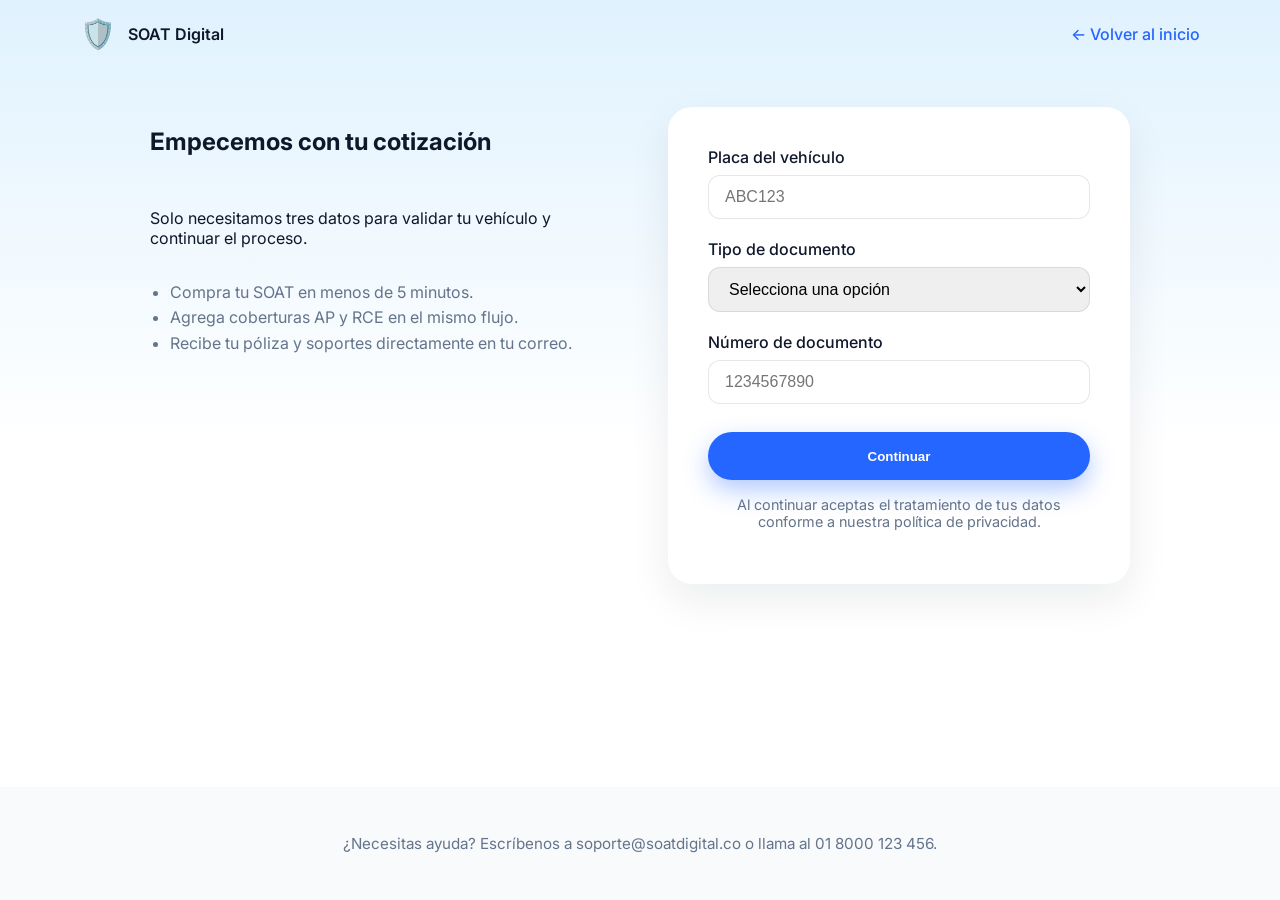
==== front/cotizador.html @ f0845478 "Split landing and intake pages for SOAT frontend" ====
<!DOCTYPE html>
<html lang="es">
  <head>
    <meta charset="UTF-8" />
    <meta name="viewport" content="width=device-width, initial-scale=1.0" />
    <title>SOAT Digital | Datos para cotizar</title>
    <link rel="stylesheet" href="styles.css" />
    <link rel="preconnect" href="https://fonts.googleapis.com" />
    <link rel="preconnect" href="https://fonts.gstatic.com" crossorigin />
    <link
      href="https://fonts.googleapis.com/css2?family=Inter:wght@300;400;500;600;700&display=swap"
      rel="stylesheet"
    />
  </head>
  <body class="form">
    <header class="navbar navbar--compact">
      <div class="navbar__brand">
        <span class="navbar__icon">🛡️</span>
        <span class="navbar__title">SOAT Digital</span>
      </div>
      <a class="navbar__back" href="index.html">← Volver al inicio</a>
    </header>

    <main class="form__layout">
      <section class="form__intro">
        <h1>Empecemos con tu cotización</h1>
        <p>Solo necesitamos tres datos para validar tu vehículo y continuar el proceso.</p>
        <ul>
          <li>Compra tu SOAT en menos de 5 minutos.</li>
          <li>Agrega coberturas AP y RCE en el mismo flujo.</li>
          <li>Recibe tu póliza y soportes directamente en tu correo.</li>
        </ul>
      </section>

      <section class="form__card">
        <form id="cotizacion-form" class="form__grid">
          <label class="input">
            <span>Placa del vehículo</span>
            <input type="text" name="placa" placeholder="ABC123" required maxlength="6" />
          </label>
          <label class="input">
            <span>Tipo de documento</span>
            <select name="documentType" required>
              <option value="">Selecciona una opción</option>
              <option value="cc">Cédula de ciudadanía</option>
              <option value="ce">Cédula de extranjería</option>
              <option value="nit">NIT</option>
              <option value="ti">Tarjeta de identidad</option>
            </select>
          </label>
          <label class="input">
            <span>Número de documento</span>
            <input type="text" name="documentNumber" placeholder="1234567890" required />
          </label>
          <button class="button button--primary" type="submit">Continuar</button>
        </form>
        <p class="form__disclaimer">
          Al continuar aceptas el tratamiento de tus datos conforme a nuestra política de privacidad.
        </p>
      </section>
    </main>

    <footer class="footer footer--muted">
      <p>¿Necesitas ayuda? Escríbenos a soporte@soatdigital.co o llama al 01 8000 123 456.</p>
    </footer>

    <script src="app.js"></script>
  </body>
</html>
---- front/styles.css ----
:root {
  color-scheme: light;
  font-family: 'Inter', system-ui, -apple-system, BlinkMacSystemFont, 'Segoe UI', sans-serif;
  --color-primary: #2466ff;
  --color-secondary: #0f172a;
  --color-muted: #64748b;
  --color-background: #f1f5f9;
  --color-surface: #ffffff;
  --shadow-soft: 0 16px 40px rgba(15, 23, 42, 0.08);
  --radius-large: 24px;
  --radius-medium: 16px;
  --radius-small: 12px;
}

* {
  box-sizing: border-box;
}

body {
  margin: 0;
  background: linear-gradient(180deg, #eff6ff 0%, #fff 40%, #fff 100%);
  color: var(--color-secondary);
  min-height: 100vh;
  display: flex;
  flex-direction: column;
}

a {
  color: inherit;
  text-decoration: none;
}

a:hover {
  text-decoration: underline;
}

.navbar {
  width: min(1200px, 100%);
  margin: 0 auto;
  padding: 24px clamp(16px, 4vw, 40px);
  display: flex;
  align-items: center;
  justify-content: space-between;
  position: sticky;
  top: 0;
  z-index: 10;
  background: transparent;
}

.navbar--compact {
  position: static;
  padding-block: 16px;
}

.navbar__brand {
  display: flex;
  align-items: center;
  gap: 12px;
  font-weight: 600;
}

.navbar__icon {
  font-size: 1.8rem;
}

.navbar__links {
  display: flex;
  align-items: center;
  gap: clamp(16px, 3vw, 24px);
  font-weight: 500;
}

.navbar__links a {
  color: var(--color-secondary);
}

.navbar__back {
  color: var(--color-primary);
  font-weight: 500;
}

.button {
  border-radius: 999px;
  padding: 10px 20px;
  border: 1px solid transparent;
  font-weight: 600;
  display: inline-flex;
  align-items: center;
  justify-content: center;
  transition: transform 0.2s ease, box-shadow 0.2s ease, background-color 0.2s ease;
}

.button--primary,
.button.button--primary {
  background: var(--color-primary);
  color: #fff;
  box-shadow: 0 10px 24px rgba(36, 102, 255, 0.35);
}

.button--primary:hover {
  transform: translateY(-1px);
}

.button--ghost {
  background: transparent;
  border-color: rgba(36, 102, 255, 0.2);
  color: var(--color-primary);
}

.button--light {
  background: #fff;
  color: var(--color-primary);
  border: 1px solid rgba(255, 255, 255, 0.4);
  box-shadow: var(--shadow-soft);
}

main {
  width: min(1200px, 100%);
  margin: 0 auto;
  padding: 24px clamp(16px, 4vw, 40px) 64px;
  flex: 1;
  display: flex;
  flex-direction: column;
  gap: 96px;
}

.hero {
  display: grid;
  grid-template-columns: repeat(auto-fit, minmax(280px, 1fr));
  gap: clamp(24px, 5vw, 48px);
  align-items: center;
}

.hero__content h1 {
  font-size: clamp(2.2rem, 5vw, 3.4rem);
  margin-bottom: 16px;
}

.hero__description {
  color: var(--color-muted);
  font-size: 1.05rem;
  margin-bottom: 24px;
  max-width: 520px;
}

.hero__tag {
  background: rgba(36, 102, 255, 0.1);
  color: var(--color-primary);
  display: inline-flex;
  align-items: center;
  gap: 8px;
  padding: 6px 16px;
  border-radius: 999px;
  font-weight: 600;
}

.hero__actions {
  display: flex;
  flex-wrap: wrap;
  gap: 16px;
  margin-bottom: 32px;
}

.hero__metrics {
  display: grid;
  grid-template-columns: repeat(auto-fit, minmax(120px, 1fr));
  gap: 24px;
  margin: 0;
}

.hero__metrics dt {
  font-size: 1.8rem;
  font-weight: 700;
  color: var(--color-secondary);
}

.hero__metrics dd {
  margin: 4px 0 0;
  color: var(--color-muted);
}

.hero__card {
  background: var(--color-surface);
  padding: clamp(24px, 4vw, 32px);
  border-radius: var(--radius-large);
  box-shadow: var(--shadow-soft);
  display: flex;
  flex-direction: column;
  gap: 16px;
}

.hero__card h2 {
  margin: 0;
}

.hero__card ul {
  padding-left: 18px;
  color: var(--color-muted);
  line-height: 1.6;
}

.benefits {
  display: flex;
  flex-direction: column;
  gap: 32px;
  text-align: center;
}

.benefits__grid {
  display: grid;
  grid-template-columns: repeat(auto-fit, minmax(220px, 1fr));
  gap: 20px;
}

.benefit {
  background: var(--color-surface);
  padding: 24px;
  border-radius: var(--radius-medium);
  box-shadow: var(--shadow-soft);
}

.benefit h3 {
  margin-bottom: 12px;
}

.benefit p {
  color: var(--color-muted);
}

.steps {
  background: linear-gradient(135deg, rgba(36, 102, 255, 0.08), transparent 60%);
  padding: clamp(24px, 5vw, 48px);
  border-radius: var(--radius-large);
  box-shadow: var(--shadow-soft);
}

.steps h2 {
  margin-top: 0;
  margin-bottom: 16px;
}

.steps__list {
  margin: 0;
  padding-left: 24px;
  display: grid;
  gap: 16px;
  color: var(--color-muted);
}

.steps__list strong {
  display: block;
  color: var(--color-secondary);
  margin-bottom: 4px;
}

.cta {
  background: radial-gradient(circle at top right, rgba(36, 102, 255, 0.2), rgba(36, 102, 255, 0));
  border-radius: var(--radius-large);
  padding: clamp(24px, 5vw, 48px);
  display: flex;
  flex-wrap: wrap;
  justify-content: space-between;
  align-items: center;
  gap: 24px;
  box-shadow: var(--shadow-soft);
}

.cta__content h2 {
  margin: 0 0 8px;
}

.cta__content p {
  margin: 0;
  color: var(--color-muted);
}

.footer {
  text-align: center;
  padding: 32px clamp(16px, 4vw, 40px);
  color: var(--color-muted);
  font-size: 0.95rem;
}

.footer--muted {
  background: #f8fafc;
}

/* Cotizador */

body.form {
  background: linear-gradient(180deg, #e0f2fe 0%, #fff 50%);
}

.form__layout {
  width: min(1100px, 100%);
  margin: 0 auto;
  padding: clamp(16px, 4vw, 40px) clamp(16px, 5vw, 60px) 72px;
  display: grid;
  grid-template-columns: repeat(auto-fit, minmax(280px, 1fr));
  gap: clamp(24px, 6vw, 56px);
  align-items: start;
}

.form__intro {
  display: flex;
  flex-direction: column;
  gap: 16px;
}

.form__intro ul {
  margin: 0;
  padding-left: 20px;
  color: var(--color-muted);
  line-height: 1.6;
}

.form__card {
  background: var(--color-surface);
  padding: clamp(24px, 5vw, 40px);
  border-radius: var(--radius-large);
  box-shadow: var(--shadow-soft);
}

.form__grid {
  display: grid;
  gap: 20px;
}

.input {
  display: flex;
  flex-direction: column;
  gap: 8px;
  font-weight: 500;
}

.input input,
.input select {
  border-radius: var(--radius-small);
  border: 1px solid rgba(15, 23, 42, 0.1);
  padding: 12px 16px;
  font-size: 1rem;
  transition: border-color 0.2s ease, box-shadow 0.2s ease;
}

.input input:focus,
.input select:focus {
  border-color: var(--color-primary);
  box-shadow: 0 0 0 4px rgba(36, 102, 255, 0.15);
  outline: none;
}

.form__card button {
  margin-top: 8px;
  height: 48px;
}

.form__disclaimer {
  margin-top: 16px;
  color: var(--color-muted);
  font-size: 0.9rem;
  text-align: center;
}

@media (max-width: 768px) {
  .navbar__links {
    display: none;
  }

  .hero {
    padding-top: 24px;
  }

  main {
    gap: 64px;
  }

  .form__layout {
    padding-bottom: 40px;
  }
}
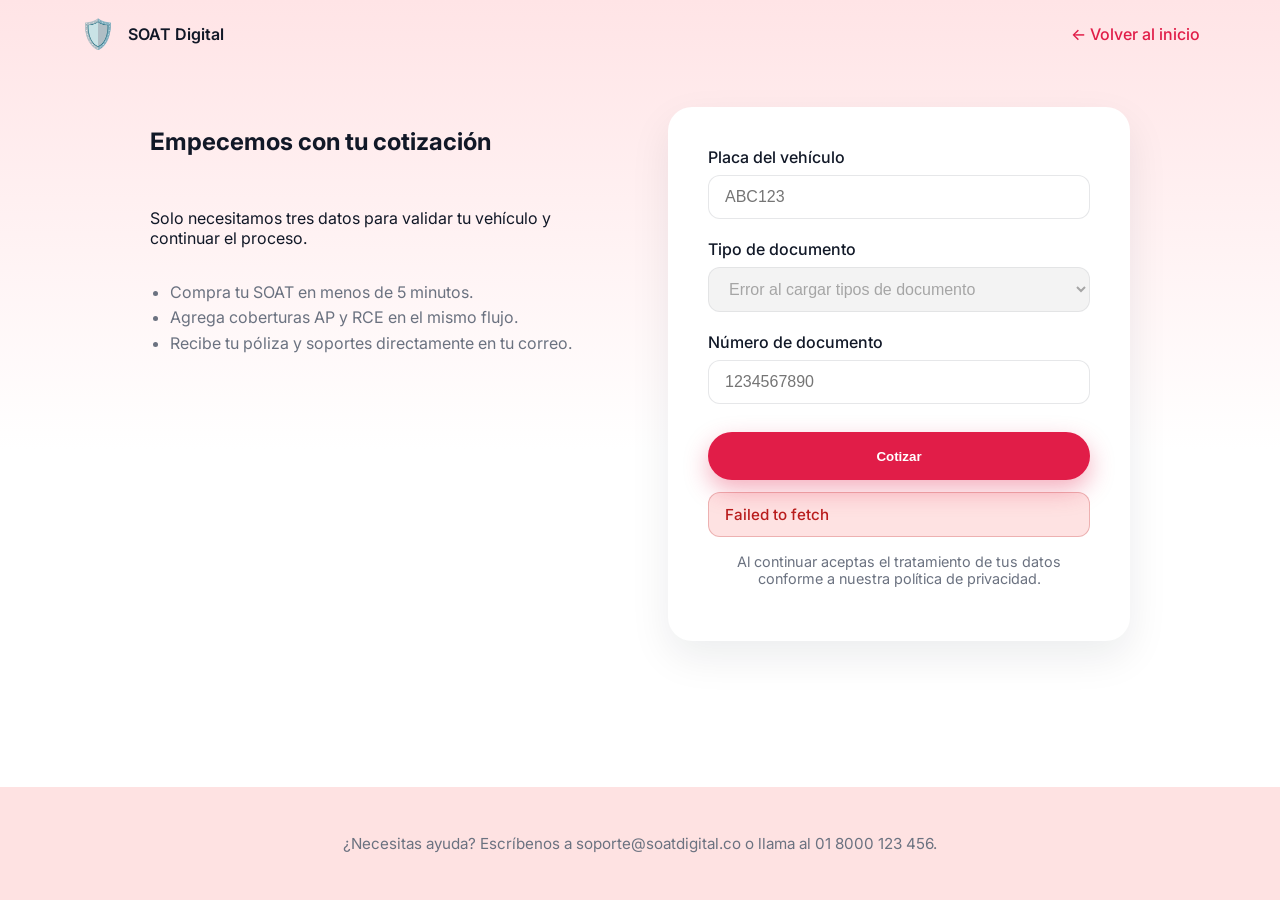
==== commit 3dfe7c5b: "Update frontend theme and integrate API flow" ====
--- a/front/cotizador.html
+++ b/front/cotizador.html
@@ -33,27 +33,39 @@
       </section>
 
       <section class="form__card">
-        <form id="cotizacion-form" class="form__grid">
+        <form id="cotizacion-form" class="form__grid" novalidate>
           <label class="input">
             <span>Placa del vehículo</span>
-            <input type="text" name="placa" placeholder="ABC123" required maxlength="6" />
+            <input
+              type="text"
+              name="placa"
+              placeholder="ABC123"
+              required
+              maxlength="6"
+              autocomplete="off"
+              inputmode="text"
+            />
           </label>
           <label class="input">
             <span>Tipo de documento</span>
-            <select name="documentType" required>
-              <option value="">Selecciona una opción</option>
-              <option value="cc">Cédula de ciudadanía</option>
-              <option value="ce">Cédula de extranjería</option>
-              <option value="nit">NIT</option>
-              <option value="ti">Tarjeta de identidad</option>
+            <select name="documentType" required disabled>
+              <option value="">Cargando tipos de documento…</option>
             </select>
           </label>
           <label class="input">
             <span>Número de documento</span>
-            <input type="text" name="documentNumber" placeholder="1234567890" required />
+            <input
+              type="text"
+              name="documentNumber"
+              placeholder="1234567890"
+              required
+              inputmode="numeric"
+              autocomplete="off"
+            />
           </label>
-          <button class="button button--primary" type="submit">Continuar</button>
+          <button class="button button--primary" type="submit">Cotizar</button>
         </form>
+        <div class="form__feedback" id="form-feedback" role="status" aria-live="polite"></div>
         <p class="form__disclaimer">
           Al continuar aceptas el tratamiento de tus datos conforme a nuestra política de privacidad.
         </p>
--- a/front/styles.css
+++ b/front/styles.css
@@ -1,12 +1,12 @@
 :root {
   color-scheme: light;
   font-family: 'Inter', system-ui, -apple-system, BlinkMacSystemFont, 'Segoe UI', sans-serif;
-  --color-primary: #2466ff;
-  --color-secondary: #0f172a;
-  --color-muted: #64748b;
-  --color-background: #f1f5f9;
+  --color-primary: #e11d48;
+  --color-secondary: #111827;
+  --color-muted: #6b7280;
+  --color-background: #fef2f2;
   --color-surface: #ffffff;
-  --shadow-soft: 0 16px 40px rgba(15, 23, 42, 0.08);
+  --shadow-soft: 0 16px 40px rgba(17, 24, 39, 0.08);
   --radius-large: 24px;
   --radius-medium: 16px;
   --radius-small: 12px;
@@ -18,7 +18,7 @@
 
 body {
   margin: 0;
-  background: linear-gradient(180deg, #eff6ff 0%, #fff 40%, #fff 100%);
+  background: linear-gradient(180deg, #ffe4e6 0%, #fff 40%, #fff 100%);
   color: var(--color-secondary);
   min-height: 100vh;
   display: flex;
@@ -90,11 +90,22 @@
   transition: transform 0.2s ease, box-shadow 0.2s ease, background-color 0.2s ease;
 }
 
+.button[disabled] {
+  opacity: 0.65;
+  cursor: not-allowed;
+  box-shadow: none;
+}
+
+.button.is-loading {
+  opacity: 0.7;
+  pointer-events: none;
+}
+
 .button--primary,
 .button.button--primary {
   background: var(--color-primary);
   color: #fff;
-  box-shadow: 0 10px 24px rgba(36, 102, 255, 0.35);
+  box-shadow: 0 10px 24px rgba(225, 29, 72, 0.35);
 }
 
 .button--primary:hover {
@@ -103,14 +114,14 @@
 
 .button--ghost {
   background: transparent;
-  border-color: rgba(36, 102, 255, 0.2);
+  border-color: rgba(225, 29, 72, 0.2);
   color: var(--color-primary);
 }
 
 .button--light {
   background: #fff;
   color: var(--color-primary);
-  border: 1px solid rgba(255, 255, 255, 0.4);
+  border: 1px solid rgba(255, 228, 230, 0.8);
   box-shadow: var(--shadow-soft);
 }
 
@@ -144,7 +155,7 @@
 }
 
 .hero__tag {
-  background: rgba(36, 102, 255, 0.1);
+  background: rgba(225, 29, 72, 0.1);
   color: var(--color-primary);
   display: inline-flex;
   align-items: center;
@@ -228,7 +239,7 @@
 }
 
 .steps {
-  background: linear-gradient(135deg, rgba(36, 102, 255, 0.08), transparent 60%);
+  background: linear-gradient(135deg, rgba(225, 29, 72, 0.12), transparent 60%);
   padding: clamp(24px, 5vw, 48px);
   border-radius: var(--radius-large);
   box-shadow: var(--shadow-soft);
@@ -254,7 +265,7 @@
 }
 
 .cta {
-  background: radial-gradient(circle at top right, rgba(36, 102, 255, 0.2), rgba(36, 102, 255, 0));
+  background: radial-gradient(circle at top right, rgba(225, 29, 72, 0.22), rgba(225, 29, 72, 0));
   border-radius: var(--radius-large);
   padding: clamp(24px, 5vw, 48px);
   display: flex;
@@ -282,13 +293,13 @@
 }
 
 .footer--muted {
-  background: #f8fafc;
+  background: #fee2e2;
 }
 
 /* Cotizador */
 
 body.form {
-  background: linear-gradient(180deg, #e0f2fe 0%, #fff 50%);
+  background: linear-gradient(180deg, #ffe4e6 0%, #fff 50%);
 }
 
 .form__layout {
@@ -324,6 +335,38 @@
 .form__grid {
   display: grid;
   gap: 20px;
+}
+
+.form__feedback {
+  margin-top: 12px;
+  padding: 12px 16px;
+  border-radius: var(--radius-small);
+  font-size: 0.95rem;
+  font-weight: 500;
+  display: none;
+  border: 1px solid transparent;
+}
+
+.form__feedback--visible {
+  display: block;
+}
+
+.form__feedback--info {
+  background: #fff7ed;
+  color: #9a3412;
+  border-color: rgba(234, 88, 12, 0.25);
+}
+
+.form__feedback--success {
+  background: #ecfdf5;
+  color: #047857;
+  border-color: rgba(4, 120, 87, 0.2);
+}
+
+.form__feedback--error {
+  background: #fee2e2;
+  color: #b91c1c;
+  border-color: rgba(185, 28, 28, 0.25);
 }
 
 .input {
@@ -345,7 +388,7 @@
 .input input:focus,
 .input select:focus {
   border-color: var(--color-primary);
-  box-shadow: 0 0 0 4px rgba(36, 102, 255, 0.15);
+  box-shadow: 0 0 0 4px rgba(225, 29, 72, 0.15);
   outline: none;
 }
 
